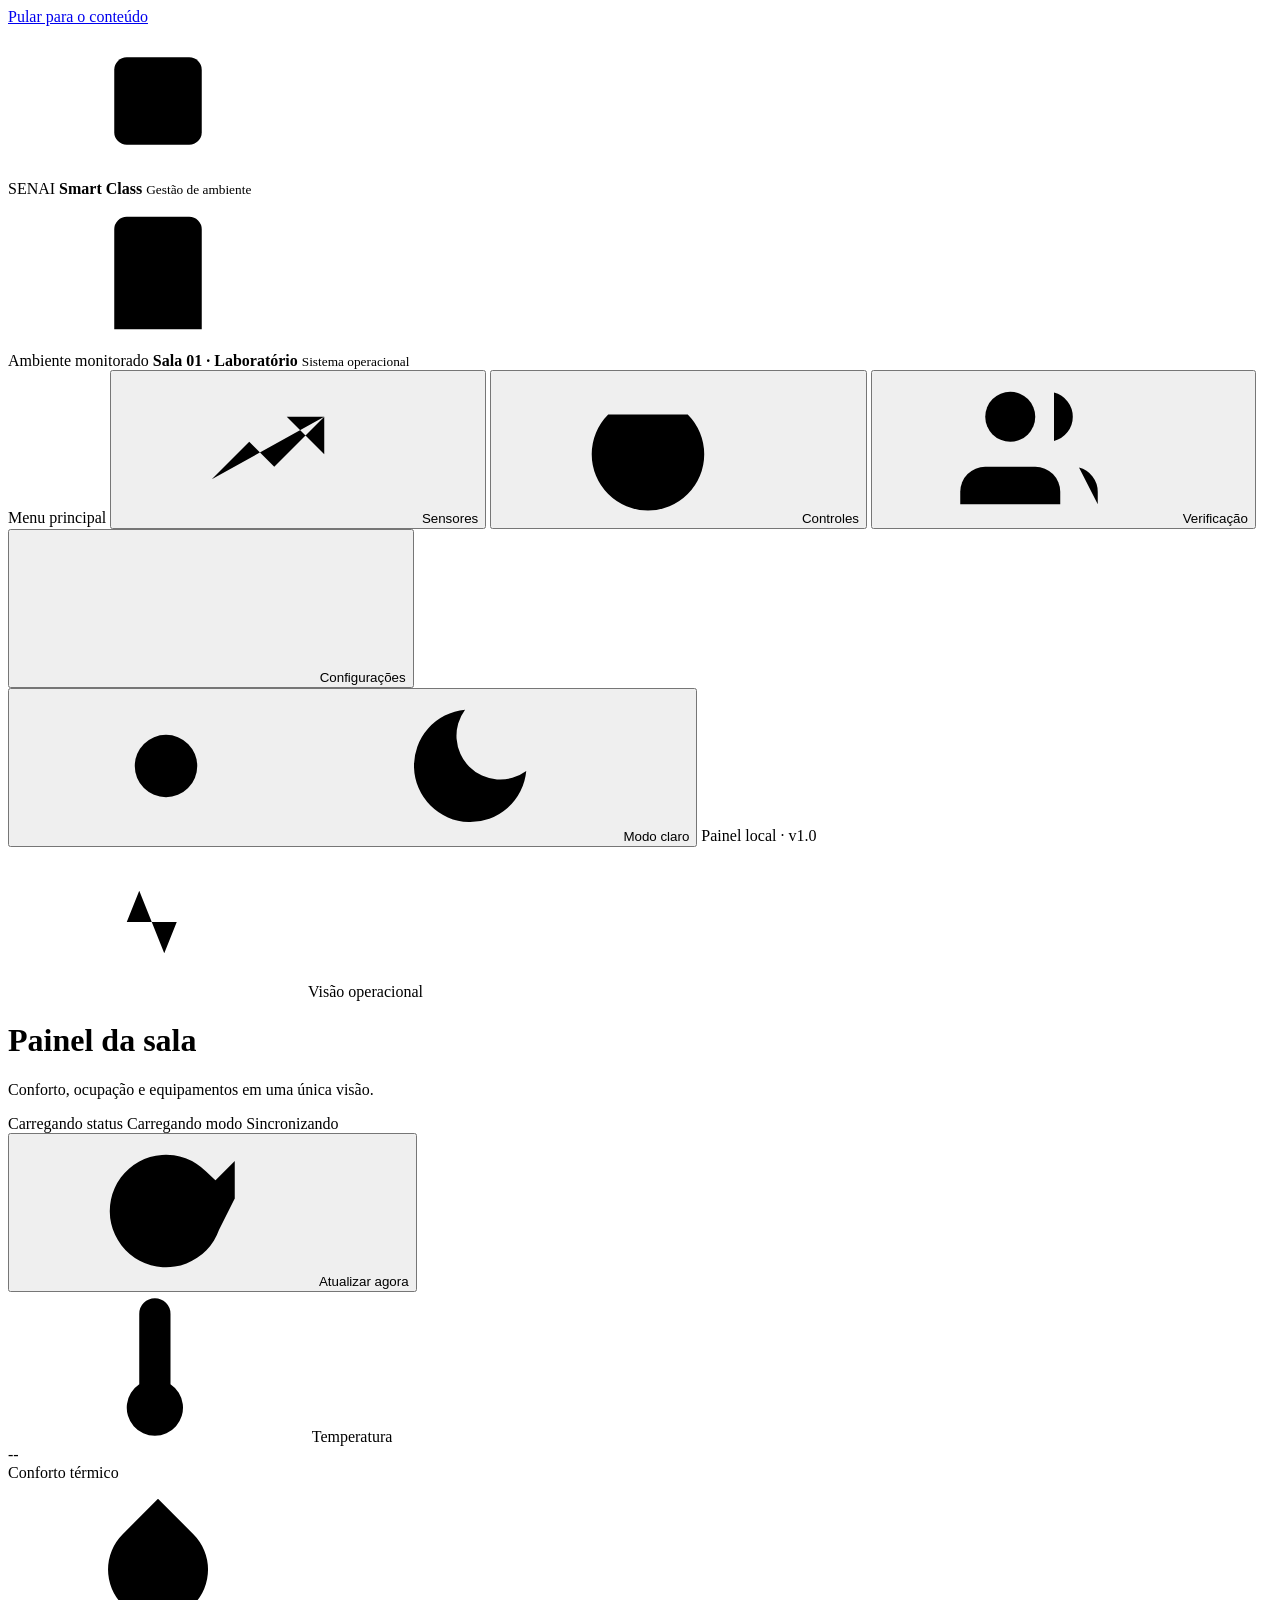
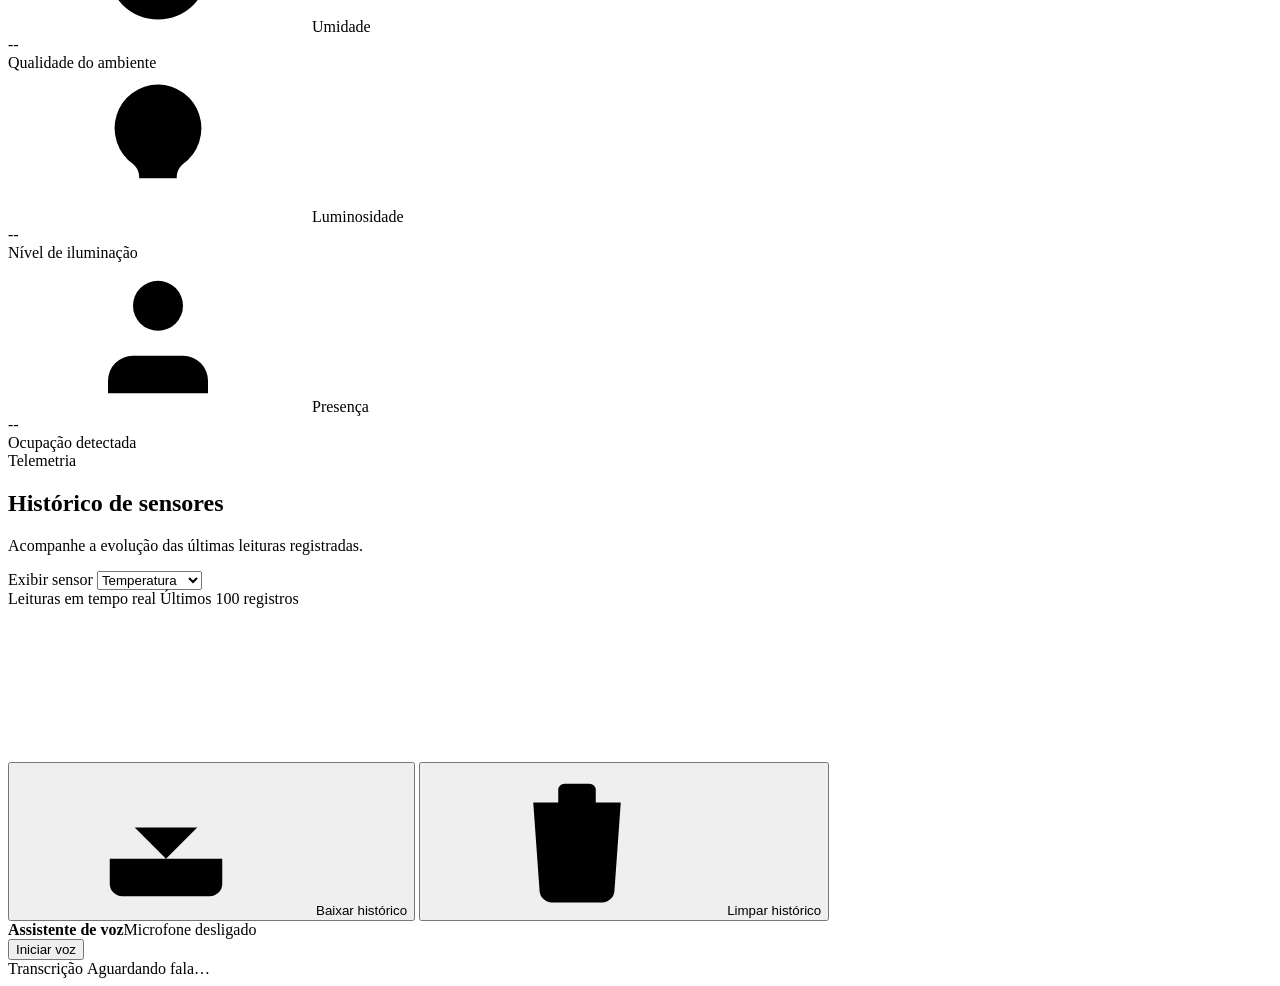
==== CORPO.html @ b570970d "Atualização da estrutura do site, versão de teste ainda" ====
<!DOCTYPE html>
<html lang="pt-BR" data-tema="escuro">

<head>
    <meta charset="UTF-8">
    <meta name="viewport" content="width=device-width, initial-scale=1">
    <meta name="color-scheme" content="dark light">
    <meta name="theme-color" content="#07111f">
    <meta name="description" content="Painel inteligente para monitoramento e controle de sala.">
    <title>SENAI Smart Class | Monitoramento Inteligente</title>
    <script>
        /* Aplica o tema salvo antes da primeira pintura para evitar oscilação visual. */
        try {
            const temaSalvo = localStorage.getItem("tema");
            document.documentElement.dataset.tema =
                temaSalvo === "claro" || temaSalvo === "escuro" ? temaSalvo : "escuro";
        } catch (erro) {
            document.documentElement.dataset.tema = "escuro";
        }
    </script>
    <link rel="stylesheet" href="visual.css">
    <script src="app.js" defer></script>
</head>

<body>
    <a class="pular-conteudo" href="#conteudo-principal">Pular para o conteúdo</a>

    <!-- Sprite local: mantém a interface rápida e independente de bibliotecas externas. -->
    <svg class="svg-sprite" width="0" height="0" aria-hidden="true" focusable="false">
        <symbol id="i-logo" viewBox="0 0 24 24">
            <rect x="5" y="5" width="14" height="14" rx="2" />
            <rect x="9" y="9" width="6" height="6" />
            <path d="M9 1v4M15 1v4M9 19v4M15 19v4M1 9h4M1 15h4M19 9h4M19 15h4" />
        </symbol>
        <symbol id="i-temp" viewBox="0 0 24 24">
            <path d="M14 14.76V3.5a2.5 2.5 0 0 0-5 0v11.26a4.5 4.5 0 1 0 5 0z" />
        </symbol>
        <symbol id="i-gota" viewBox="0 0 24 24">
            <path d="M12 2.69l5.66 5.66a8 8 0 1 1-11.31 0z" />
        </symbol>
        <symbol id="i-luz" viewBox="0 0 24 24">
            <path d="M9 18h6M10 22h4M12 2a7 7 0 0 0-4 12.7c.7.6 1 1.3 1 2.3h6c0-1 .3-1.7 1-2.3A7 7 0 0 0 12 2z" />
        </symbol>
        <symbol id="i-user" viewBox="0 0 24 24">
            <path d="M20 21v-2a4 4 0 0 0-4-4H8a4 4 0 0 0-4 4v2" />
            <circle cx="12" cy="7" r="4" />
        </symbol>
        <symbol id="i-users" viewBox="0 0 24 24">
            <path d="M17 21v-2a4 4 0 0 0-4-4H5a4 4 0 0 0-4 4v2" />
            <circle cx="9" cy="7" r="4" />
            <path d="M23 21v-2a4 4 0 0 0-3-3.87M16 3.13a4 4 0 0 1 0 7.75" />
        </symbol>
        <symbol id="i-neve" viewBox="0 0 24 24">
            <path d="M12 2v20M2 12h20M4.93 4.93l14.14 14.14M19.07 4.93 4.93 19.07" />
        </symbol>
        <symbol id="i-power" viewBox="0 0 24 24">
            <path d="M18.36 6.64a9 9 0 1 1-12.73 0M12 2v10" />
        </symbol>
        <symbol id="i-grafico" viewBox="0 0 24 24">
            <path d="M3 17l6-6 4 4 8-8M15 7h6v6" />
        </symbol>
        <symbol id="i-ajustes" viewBox="0 0 24 24">
            <path d="M4 21v-7M4 10V3M12 21v-9M12 8V3M20 21v-5M20 12V3M1 14h6M9 8h6M17 16h6" />
        </symbol>
        <symbol id="i-atualizar" viewBox="0 0 24 24">
            <path d="M23 4v6h-6" />
            <path d="M20.49 15a9 9 0 1 1-2.12-9.36L23 10" />
        </symbol>
        <symbol id="i-baixar" viewBox="0 0 24 24">
            <path d="M21 15v4a2 2 0 0 1-2 2H5a2 2 0 0 1-2-2v-4M7 10l5 5 5-5M12 15V3" />
        </symbol>
        <symbol id="i-lixo" viewBox="0 0 24 24">
            <path
                d="M3 6h18M19 6l-1 14a2 2 0 0 1-2 2H8a2 2 0 0 1-2-2L5 6M10 11v6M14 11v6M9 6V4a1 1 0 0 1 1-1h4a1 1 0 0 1 1 1v2" />
        </symbol>
        <symbol id="i-sol" viewBox="0 0 24 24">
            <circle cx="12" cy="12" r="5" />
            <path
                d="M12 1v2M12 21v2M4.2 4.2l1.4 1.4M18.4 18.4l1.4 1.4M1 12h2M21 12h2M4.2 19.8l1.4-1.4M18.4 5.6l1.4-1.4" />
        </symbol>
        <symbol id="i-lua" viewBox="0 0 24 24">
            <path d="M21 12.79A9 9 0 1 1 11.21 3 7 7 0 0 0 21 12.79z" />
        </symbol>
        <symbol id="i-sala" viewBox="0 0 24 24">
            <path d="M3 21h18M5 21V5a2 2 0 0 1 2-2h10a2 2 0 0 1 2 2v16M9 8h6M9 12h6M9 16h2" />
        </symbol>
        <symbol id="i-pulso" viewBox="0 0 24 24">
            <path d="M3 12h4l2-5 4 10 2-5h6" />
        </symbol>
    </svg>

    <div class="fundo-orb fundo-orb-um" aria-hidden="true"></div>
    <div class="fundo-orb fundo-orb-dois" aria-hidden="true"></div>

    <div class="layout">
        <aside class="sidebar" aria-label="Navegação do painel">
            <div class="marca">
                <span class="logo" aria-hidden="true">
                    <svg class="ico">
                        <use href="#i-logo" />
                    </svg>
                </span>
                <div class="marca-texto">
                    <span class="marca-instituicao">SENAI</span>
                    <strong>Smart Class</strong>
                    <small>Gestão de ambiente</small>
                </div>
            </div>

            <div class="sala-resumo">
                <span class="sala-icone" aria-hidden="true"><svg class="ico">
                        <use href="#i-sala" />
                    </svg></span>
                <div>
                    <span>Ambiente monitorado</span>
                    <strong>Sala 01 · Laboratório</strong>
                    <small><i aria-hidden="true"></i>Sistema operacional</small>
                </div>
            </div>

            <nav class="menu" aria-label="Seções do dashboard" role="tablist">
                <span class="menu-titulo">Menu principal</span>
                <button class="aba-btn ativa" id="aba-btn-sensores" data-aba="sensores" type="button" role="tab"
                    aria-selected="true" aria-controls="aba-sensores" tabindex="0">
                    <svg class="ico" aria-hidden="true">
                        <use href="#i-grafico" />
                    </svg>
                    <span>Sensores</span>
                </button>
                <button class="aba-btn" id="aba-btn-controles" data-aba="controles" type="button" role="tab"
                    aria-selected="false" aria-controls="aba-controles" tabindex="-1">
                    <svg class="ico" aria-hidden="true">
                        <use href="#i-power" />
                    </svg>
                    <span>Controles</span>
                </button>
                <button class="aba-btn" id="aba-btn-verificacao" data-aba="verificacao" type="button" role="tab"
                    aria-selected="false" aria-controls="aba-verificacao" tabindex="-1">
                    <svg class="ico" aria-hidden="true">
                        <use href="#i-users" />
                    </svg>
                    <span>Verificação</span>
                </button>
                <button class="aba-btn" id="aba-btn-config" data-aba="config" type="button" role="tab"
                    aria-selected="false" aria-controls="aba-config" tabindex="-1">
                    <svg class="ico" aria-hidden="true">
                        <use href="#i-ajustes" />
                    </svg>
                    <span>Configurações</span>
                </button>
            </nav>

            <div class="sidebar-rodape">
                <button class="btn tema-btn" id="btn-tema" type="button" aria-label="Ativar modo claro">
                    <span class="tema-icone" aria-hidden="true">
                        <svg class="ico ico-sol">
                            <use href="#i-sol" />
                        </svg>
                        <svg class="ico ico-lua">
                            <use href="#i-lua" />
                        </svg>
                    </span>
                    <span id="tema-texto">Modo claro</span>
                </button>
                <span class="versao">Painel local · v1.0</span>
            </div>
        </aside>

        <main class="conteudo" id="conteudo-principal" tabindex="-1">
            <div class="conteudo-interno">
                <header class="banner">
                    <div class="banner-identidade">
                        <span class="eyebrow"><svg class="ico" aria-hidden="true">
                                <use href="#i-pulso" />
                            </svg>Visão operacional</span>
                        <h1>Painel da sala</h1>
                        <p>Conforto, ocupação e equipamentos em uma única visão.</p>
                    </div>

                    <div class="banner-operacao">
                        <div class="pills" aria-label="Resumo operacional" aria-live="polite">
                            <span class="status" id="banner-status">Carregando status</span>
                            <span class="status" id="banner-modo">Carregando modo</span>
                            <span class="status status-hora" id="banner-hora">Sincronizando</span>
                        </div>
                        <button class="btn btn-atualizar" id="btn-atualizar" type="button">
                            <svg class="ico" aria-hidden="true">
                                <use href="#i-atualizar" />
                            </svg>
                            Atualizar agora
                        </button>
                    </div>
                </header>

                <section class="metricas" aria-label="Indicadores atuais da sala">
                    <article class="card metrica metrica-temperatura">
                        <div class="metrica-topo">
                            <span class="metrica-icone" aria-hidden="true"><svg class="ico">
                                    <use href="#i-temp" />
                                </svg></span>
                            <span class="rotulo">Temperatura</span>
                        </div>
                        <div class="valor" id="m-temp">--</div>
                        <div class="metrica-rodape">
                            <span class="delta" id="m-temp-delta"></span>
                            <span>Conforto térmico</span>
                        </div>
                    </article>

                    <article class="card metrica metrica-umidade">
                        <div class="metrica-topo">
                            <span class="metrica-icone" aria-hidden="true"><svg class="ico">
                                    <use href="#i-gota" />
                                </svg></span>
                            <span class="rotulo">Umidade</span>
                        </div>
                        <div class="valor" id="m-umid">--</div>
                        <div class="metrica-rodape"><span>Qualidade do ambiente</span></div>
                    </article>

                    <article class="card metrica metrica-luminosidade">
                        <div class="metrica-topo">
                            <span class="metrica-icone" aria-hidden="true"><svg class="ico">
                                    <use href="#i-luz" />
                                </svg></span>
                            <span class="rotulo">Luminosidade</span>
                        </div>
                        <div class="valor" id="m-lux">--</div>
                        <div class="metrica-rodape"><span>Nível de iluminação</span></div>
                    </article>

                    <article class="card metrica metrica-presenca">
                        <div class="metrica-topo">
                            <span class="metrica-icone" aria-hidden="true"><svg class="ico">
                                    <use href="#i-user" />
                                </svg></span>
                            <span class="rotulo">Presença</span>
                        </div>
                        <div class="valor valor-texto" id="m-presenca">--</div>
                        <div class="metrica-rodape"><span>Ocupação detectada</span></div>
                    </article>
                </section>

                <section class="alertas" id="alertas" aria-label="Alertas da sala" aria-live="polite"
                    aria-atomic="true"></section>

                <section class="aba painel ativa" id="aba-sensores" role="tabpanel" aria-labelledby="aba-btn-sensores">
                    <div class="painel-cabecalho">
                        <div>
                            <span class="secao-kicker">Telemetria</span>
                            <h2>Histórico de sensores</h2>
                            <p>Acompanhe a evolução das últimas leituras registradas.</p>
                        </div>
                        <label class="campo-select" for="sensor-grafico">
                            <span>Exibir sensor</span>
                            <select id="sensor-grafico">
                                <option value="temperatura">Temperatura</option>
                                <option value="umidade">Umidade</option>
                                <option value="luminosidade">Luminosidade</option>
                            </select>
                        </label>
                    </div>

                    <div class="grafico-container">
                        <div class="grafico-meta">
                            <span><i class="legenda-ponto" aria-hidden="true"></i>Leituras em tempo real</span>
                            <span>Últimos 100 registros</span>
                        </div>
                        <canvas class="grafico" id="grafico-sensor" role="img"
                            aria-label="Gráfico do histórico do sensor selecionado">Seu navegador não oferece suporte ao
                            gráfico.</canvas>
                    </div>

                    <div class="painel-acoes">
                        <button class="btn" id="btn-baixar" type="button"><svg class="ico" aria-hidden="true">
                                <use href="#i-baixar" />
                            </svg>Baixar histórico</button>
                        <button class="btn btn-secundario" id="btn-limpar" type="button"><svg class="ico"
                                aria-hidden="true">
                                <use href="#i-lixo" />
                            </svg>Limpar histórico</button>
                    </div>
                </section>

                <section class="aba painel" id="aba-controles" role="tabpanel" aria-labelledby="aba-btn-controles"
                    hidden>
                    <div class="painel-cabecalho painel-cabecalho-controles">
                        <div>
                            <span class="secao-kicker">Automação</span>
                            <h2>Controles da sala</h2>
                            <p>Gerencie os equipamentos e acompanhe as ações recentes.</p>
                        </div>
                        <div class="controles-globais">
                            <label class="switch-control" for="modo-auto">
                                <input type="checkbox" id="modo-auto">
                                <span class="switch-visual" aria-hidden="true"></span>
                                <span><strong>Modo automático</strong><small>Regras inteligentes</small></span>
                            </label>
                            <button class="btn btn-perigo" id="btn-desligar-tudo" type="button"><svg class="ico"
                                    aria-hidden="true">
                                    <use href="#i-power" />
                                </svg>Encerrar sala</button>
                        </div>
                    </div>

                    <div class="duas-colunas equipamentos-grid">
                        <article class="card equipamento-card">
                            <div class="equipamento-topo">
                                <span class="equipamento-icone equipamento-icone-ar" aria-hidden="true"><svg
                                        class="ico">
                                        <use href="#i-neve" />
                                    </svg></span>
                                <div><span>Climatização</span>
                                    <h3>Ar-condicionado</h3>
                                </div>
                            </div>
                            <p>Mantenha a temperatura ideal durante as atividades.</p>
                            <div class="equipamento-rodape">
                                <span class="pill off" id="pill-ar"></span>
                                <button class="btn" id="btn-ar" type="button">Ligar/Desligar ar</button>
                            </div>
                        </article>

                        <article class="card equipamento-card">
                            <div class="equipamento-topo">
                                <span class="equipamento-icone equipamento-icone-luz" aria-hidden="true"><svg
                                        class="ico">
                                        <use href="#i-luz" />
                                    </svg></span>
                                <div><span>Iluminação</span>
                                    <h3>Luzes da sala</h3>
                                </div>
                            </div>
                            <p>Ajuste a iluminação conforme a presença e o ambiente.</p>
                            <div class="equipamento-rodape">
                                <span class="pill off" id="pill-luz"></span>
                                <button class="btn" id="btn-luz" type="button">Ligar/Desligar luz</button>
                            </div>
                        </article>
                    </div>

                    <section class="eventos-card" aria-labelledby="eventos-titulo">
                        <div class="eventos-cabecalho">
                            <div><span class="secao-kicker">Atividade</span>
                                <h3 id="eventos-titulo">Últimos eventos</h3>
                            </div>
                            <span>Até 15 registros</span>
                        </div>
                        <div id="lista-eventos" aria-live="polite"></div>
                    </section>
                </section>

                <section class="aba painel" id="aba-verificacao" role="tabpanel" aria-labelledby="aba-btn-verificacao"
                    hidden>
                    <div class="painel-cabecalho">
                        <div>
                            <span class="secao-kicker">Ocupação</span>
                            <h2>Verificação de pessoas</h2>
                            <p>Visualize a presença atual e a movimentação registrada.</p>
                        </div>
                    </div>

                    <div class="ocupacao-grid">
                        <article class="card metrica metrica-pessoas">
                            <span class="metrica-icone" aria-hidden="true"><svg class="ico">
                                    <use href="#i-users" />
                                </svg></span>
                            <div class="rotulo">Pessoas nesta sala</div>
                            <div class="valor" id="m-pessoas">--</div>
                            <div class="delta" id="m-pessoas-delta"></div>
                            <p>Contagem simulada da ocupação atual.</p>
                        </article>
                        <div class="grafico-container grafico-container-ocupacao">
                            <div class="grafico-meta">
                                <span><i class="legenda-ponto legenda-ponto-secundario" aria-hidden="true"></i>Variação
                                    de ocupação</span>
                                <span>Tempo real</span>
                            </div>
                            <canvas class="grafico" id="grafico-pessoas" role="img"
                                aria-label="Gráfico do histórico de ocupação">Seu navegador não oferece suporte ao
                                gráfico.</canvas>
                        </div>
                    </div>
                </section>

                <section class="aba painel" id="aba-config" role="tabpanel" aria-labelledby="aba-btn-config" hidden>
                    <div class="painel-cabecalho">
                        <div>
                            <span class="secao-kicker">Preferências</span>
                            <h2>Configurações</h2>
                            <p>Defina os limites usados pela automação da sala.</p>
                        </div>
                    </div>

                    <div class="config-grid">
                        <div class="config-item">
                            <div class="config-item-cabecalho">
                                <div><span>Climatização</span><label for="temp-alta">Temperatura para ligar o ar</label>
                                </div>
                                <output for="temp-alta"><b id="temp-alta-valor">28</b> °C</output>
                            </div>
                            <input type="range" id="temp-alta" min="20" max="32" value="28">
                            <div class="range-limites"><span>20 °C</span><span>32 °C</span></div>
                        </div>

                        <div class="config-item">
                            <div class="config-item-cabecalho">
                                <div><span>Iluminação</span><label for="lux-baixa">Luminosidade para ligar a luz</label>
                                </div>
                                <output for="lux-baixa"><b id="lux-baixa-valor">40</b>%</output>
                            </div>
                            <input type="range" id="lux-baixa" min="10" max="80" value="40">
                            <div class="range-limites"><span>10%</span><span>80%</span></div>
                        </div>

                        <div class="config-item config-item-atualizacao">
                            <label class="switch-control switch-control-largo" for="auto-refresh">
                                <input type="checkbox" id="auto-refresh">
                                <span class="switch-visual" aria-hidden="true"></span>
                                <span><strong>Atualização automática</strong><small>Renovar as leituras
                                        periodicamente</small></span>
                            </label>
                            <div class="intervalo-config">
                                <div class="config-item-cabecalho">
                                    <label for="intervalo">Intervalo entre leituras</label>
                                    <output for="intervalo"><b id="intervalo-valor">5</b> s</output>
                                </div>
                                <input type="range" id="intervalo" min="2" max="30" value="5" disabled>
                                <div class="range-limites"><span>2 s</span><span>30 s</span></div>
                            </div>
                        </div>
                    </div>
                </section>
            </div>
        </main>
    </div>

    <section id="voz-widget" class="voz-widget" aria-label="Comando de voz">
        <div class="voz-cabecalho">
            <span id="voz-indicador" class="voz-indicador" aria-hidden="true"></span>
            <div class="voz-identidade"><strong>Assistente de voz</strong><span id="voz-status"
                    aria-live="polite">Microfone desligado</span></div>
            <button id="btn-voz" type="button" aria-pressed="false">Iniciar voz</button>
        </div>
        <div class="voz-transcricao">
            <span>Transcrição</span>
            <output id="voz-texto" aria-live="polite">Aguardando fala…</output>
        </div>
    </section>
</body>

</html>
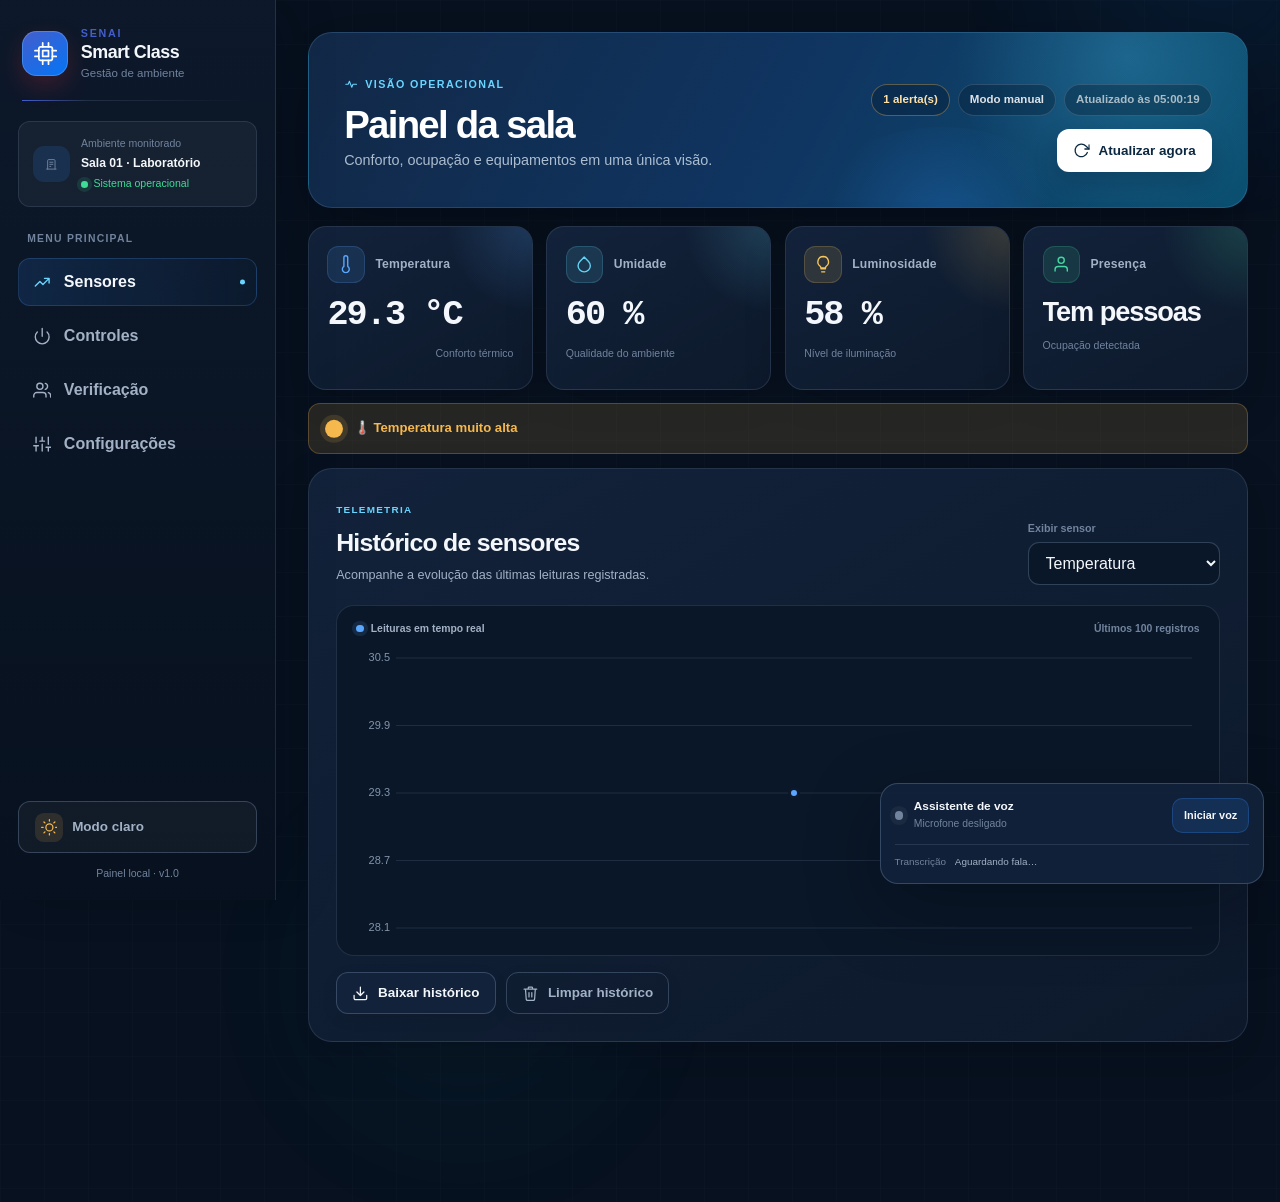
==== commit 725883c7: "Corrige caminhos CSS e JavaScript no dashboard principal" ====
--- a/CORPO.html
+++ b/CORPO.html
@@ -18,8 +18,8 @@
             document.documentElement.dataset.tema = "escuro";
         }
     </script>
-    <link rel="stylesheet" href="visual.css">
-    <script src="app.js" defer></script>
+    <link rel="stylesheet" href="VISUAL.css">
+    <script src="APP.js" defer></script>
 </head>
 
 <body>
--- a/VISUAL.css
+++ b/VISUAL.css
@@ -0,0 +1,1978 @@
+/* ================================================================
+   SENAI SMART CLASS — SISTEMA VISUAL
+   Interface operacional responsiva, sem dependências externas.
+   ================================================================ */
+
+:root {
+    color-scheme: dark;
+    --fonte-interface: Inter, ui-sans-serif, -apple-system, BlinkMacSystemFont, "Segoe UI", sans-serif;
+    --fonte-numeros: "SFMono-Regular", "Cascadia Code", Consolas, monospace;
+
+    --fundo: #07111f;
+    --fundo-secundario: #0a1525;
+    --superficie: #0d192b;
+    --superficie-elevada: #12223a;
+    --superficie-hover: #172a45;
+    --superficie-suave: rgba(255, 255, 255, 0.045);
+    --superficie-input: #0a1728;
+    --borda: rgba(148, 175, 211, 0.16);
+    --borda-forte: rgba(148, 175, 211, 0.28);
+
+    --texto: #f4f7fb;
+    --texto-secundario: #a2b1c5;
+    --texto-suave: #71839d;
+    --texto-inverso: #06101d;
+
+    --marca: #328cff;
+    --marca-forte: #1672e8;
+    --marca-suave: rgba(50, 140, 255, 0.14);
+    --marca-brilho: #69d5ff;
+    --senai: #4762d6f1;
+    --sucesso: #3ddc97;
+    --sucesso-suave: rgba(61, 220, 151, 0.12);
+    --aviso: #f6b94e;
+    --aviso-suave: rgba(246, 185, 78, 0.13);
+    --perigo: #ff6678;
+    --perigo-suave: rgba(255, 102, 120, 0.12);
+
+    --banner: linear-gradient(118deg, #122847 0%, #0f3561 52%, #0b5071 100%);
+    --sidebar: linear-gradient(180deg, rgba(13, 25, 43, 0.98), rgba(7, 17, 31, 0.99));
+    --sombra-card: 0 16px 42px rgba(0, 5, 15, 0.2);
+    --sombra-elevada: 0 24px 70px rgba(0, 5, 15, 0.34);
+    --anel-foco: 0 0 0 3px rgba(105, 213, 255, 0.3);
+
+    --chart-grid: rgba(148, 175, 211, 0.15);
+    --chart-label: #8395ad;
+    --chart-temperatura: #5aa7ff;
+    --chart-umidade: #62d3f5;
+    --chart-luminosidade: #f6c65b;
+    --chart-pessoas: #45d6a2;
+
+    --raio-xs: 8px;
+    --raio-sm: 12px;
+    --raio-md: 18px;
+    --raio-lg: 24px;
+    --sidebar-largura: 276px;
+    --conteudo-maximo: 1480px;
+    --transicao: 180ms cubic-bezier(0.2, 0.75, 0.25, 1);
+}
+
+:root[data-tema="claro"] {
+    color-scheme: light;
+    --fundo: #eef3f8;
+    --fundo-secundario: #e8eef5;
+    --superficie: #ffffff;
+    --superficie-elevada: #ffffff;
+    --superficie-hover: #f3f7fb;
+    --superficie-suave: rgba(21, 64, 111, 0.045);
+    --superficie-input: #f7f9fc;
+    --borda: rgba(39, 72, 108, 0.12);
+    --borda-forte: rgba(39, 72, 108, 0.22);
+
+    --texto: #132238;
+    --texto-secundario: #51647c;
+    --texto-suave: #7a8da4;
+    --texto-inverso: #ffffff;
+
+    --marca: #116dcc;
+    --marca-forte: #075cad;
+    --marca-suave: rgba(17, 109, 204, 0.1);
+    --marca-brilho: #1685e8;
+    --senai: #0732f0;
+    --sucesso: #168861;
+    --sucesso-suave: rgba(22, 136, 97, 0.1);
+    --aviso: #b46e0c;
+    --aviso-suave: rgba(180, 110, 12, 0.1);
+    --perigo: #c7354a;
+    --perigo-suave: rgba(199, 53, 74, 0.1);
+
+    --banner: linear-gradient(118deg, #14345c 0%, #155281 56%, #126985 100%);
+    --sidebar: linear-gradient(180deg, rgba(255, 255, 255, 0.99), rgba(244, 248, 252, 0.99));
+    --sombra-card: 0 12px 34px rgba(23, 48, 75, 0.07);
+    --sombra-elevada: 0 24px 60px rgba(23, 48, 75, 0.14);
+    --anel-foco: 0 0 0 3px rgba(17, 109, 204, 0.2);
+
+    --chart-grid: rgba(39, 72, 108, 0.12);
+    --chart-label: #647990;
+    --chart-temperatura: #116dcc;
+    --chart-umidade: #0891b2;
+    --chart-luminosidade: #b7790b;
+    --chart-pessoas: #168861;
+}
+
+/* ===== RESET E BASE ===== */
+
+*,
+*::before,
+*::after {
+    box-sizing: border-box;
+}
+
+html {
+    min-width: 320px;
+    scroll-behavior: smooth;
+}
+
+body {
+    min-width: 320px;
+    min-height: 100vh;
+    margin: 0;
+    overflow-x: hidden;
+    color: var(--texto);
+    background:
+        linear-gradient(rgba(255, 255, 255, 0.012) 1px, transparent 1px),
+        linear-gradient(90deg, rgba(255, 255, 255, 0.012) 1px, transparent 1px),
+        var(--fundo);
+    background-size: 44px 44px, 44px 44px, auto;
+    font-family: var(--fonte-interface);
+    font-size: 16px;
+    line-height: 1.5;
+    text-rendering: optimizeLegibility;
+    -webkit-font-smoothing: antialiased;
+}
+
+button,
+input,
+select {
+    font: inherit;
+}
+
+button,
+select,
+input[type="checkbox"],
+input[type="range"] {
+    cursor: pointer;
+}
+
+button:focus-visible,
+select:focus-visible,
+input:focus-visible,
+a:focus-visible,
+[tabindex]:focus-visible {
+    outline: 2px solid var(--marca-brilho);
+    outline-offset: 3px;
+    box-shadow: var(--anel-foco);
+}
+
+button:disabled,
+input:disabled {
+    cursor: not-allowed;
+}
+
+[hidden] {
+    display: none !important;
+}
+
+::selection {
+    color: #ffffff;
+    background: var(--marca-forte);
+}
+
+::-webkit-scrollbar {
+    width: 10px;
+    height: 10px;
+}
+
+::-webkit-scrollbar-track {
+    background: transparent;
+}
+
+::-webkit-scrollbar-thumb {
+    background: var(--borda-forte);
+    border: 3px solid transparent;
+    border-radius: 999px;
+    background-clip: padding-box;
+}
+
+.svg-sprite {
+    position: absolute;
+    overflow: hidden;
+}
+
+.ico {
+    width: 1.2em;
+    height: 1.2em;
+    flex: 0 0 auto;
+    fill: none;
+    stroke: currentColor;
+    stroke-width: 1.8;
+    stroke-linecap: round;
+    stroke-linejoin: round;
+    vertical-align: -0.18em;
+}
+
+.pular-conteudo {
+    position: fixed;
+    top: 0.75rem;
+    left: 0.75rem;
+    z-index: 10000;
+    padding: 0.7rem 1rem;
+    color: #ffffff;
+    background: var(--marca-forte);
+    border-radius: var(--raio-sm);
+    font-weight: 750;
+    text-decoration: none;
+    transform: translateY(-160%);
+    transition: transform var(--transicao);
+}
+
+.pular-conteudo:focus {
+    transform: translateY(0);
+}
+
+.fundo-orb {
+    position: fixed;
+    z-index: -1;
+    width: 34rem;
+    height: 34rem;
+    pointer-events: none;
+    border-radius: 50%;
+    filter: blur(2px);
+    opacity: 0.38;
+}
+
+.fundo-orb-um {
+    top: -19rem;
+    right: -13rem;
+    background: radial-gradient(circle, rgba(27, 132, 235, 0.24), transparent 67%);
+}
+
+.fundo-orb-dois {
+    bottom: -22rem;
+    left: 12rem;
+    background: radial-gradient(circle, rgba(36, 198, 203, 0.13), transparent 68%);
+}
+
+/* ===== ESTRUTURA PRINCIPAL ===== */
+
+.layout {
+    display: grid;
+    grid-template-columns: var(--sidebar-largura) minmax(0, 1fr);
+    min-height: 100vh;
+}
+
+.sidebar {
+    position: sticky;
+    top: 0;
+    z-index: 50;
+    display: flex;
+    flex-direction: column;
+    width: var(--sidebar-largura);
+    height: 100vh;
+    min-height: 0;
+    padding: 1.5rem 1.15rem 1.15rem;
+    overflow-y: auto;
+    background: var(--sidebar);
+    border-right: 1px solid var(--borda);
+    box-shadow: 18px 0 45px rgba(0, 5, 15, 0.1);
+}
+
+.conteudo {
+    min-width: 0;
+    padding: clamp(1.25rem, 2.5vw, 2.4rem);
+    padding-bottom: 10rem;
+}
+
+.conteudo-interno {
+    width: min(100%, var(--conteudo-maximo));
+    margin: 0 auto;
+}
+
+/* ===== IDENTIDADE E NAVEGAÇÃO ===== */
+
+.marca {
+    position: relative;
+    display: flex;
+    align-items: center;
+    gap: 0.8rem;
+    padding: 0.2rem 0.25rem 1.35rem;
+}
+
+.marca::after {
+    position: absolute;
+    right: 0.25rem;
+    bottom: 0;
+    left: 0.25rem;
+    height: 1px;
+    content: "";
+    background: linear-gradient(90deg, var(--senai), var(--borda) 28%, transparent);
+}
+
+.logo {
+    position: relative;
+    display: grid;
+    width: 2.85rem;
+    height: 2.85rem;
+    flex: 0 0 auto;
+    place-items: center;
+    color: #ffffff;
+    background: linear-gradient(145deg, var(--senai), #0575f5);
+    border: 1px solid rgba(255, 255, 255, 0.18);
+    border-radius: 0.9rem;
+    box-shadow: 0 10px 24px rgba(239, 51, 64, 0.2);
+}
+
+.logo .ico {
+    width: 1.45rem;
+    height: 1.45rem;
+}
+
+.marca-texto {
+    display: grid;
+    line-height: 1.15;
+}
+
+.marca-instituicao {
+    margin-bottom: 0.15rem;
+    color: var(--senai);
+    font-size: 0.67rem;
+    font-weight: 850;
+    letter-spacing: 0.16em;
+}
+
+.marca-texto strong {
+    color: var(--texto);
+    font-size: 1.12rem;
+    font-weight: 780;
+    letter-spacing: -0.025em;
+}
+
+.marca-texto small {
+    margin-top: 0.25rem;
+    color: var(--texto-suave);
+    font-size: 0.72rem;
+}
+
+.sala-resumo {
+    display: flex;
+    align-items: center;
+    gap: 0.7rem;
+    margin: 1.25rem 0 1.5rem;
+    padding: 0.85rem;
+    background: var(--superficie-suave);
+    border: 1px solid var(--borda);
+    border-radius: var(--raio-sm);
+}
+
+.sala-icone {
+    display: grid;
+    width: 2.3rem;
+    height: 2.3rem;
+    flex: 0 0 auto;
+    place-items: center;
+    color: var(--marca-brilho);
+    background: var(--marca-suave);
+    border-radius: 0.7rem;
+}
+
+.sala-resumo>div {
+    display: grid;
+    min-width: 0;
+}
+
+.sala-resumo span,
+.sala-resumo small {
+    color: var(--texto-suave);
+    font-size: 0.66rem;
+}
+
+.sala-resumo strong {
+    overflow: hidden;
+    margin: 0.12rem 0 0.28rem;
+    color: var(--texto);
+    font-size: 0.76rem;
+    font-weight: 700;
+    text-overflow: ellipsis;
+    white-space: nowrap;
+}
+
+.sala-resumo small {
+    display: flex;
+    align-items: center;
+    gap: 0.36rem;
+    color: var(--sucesso);
+}
+
+.sala-resumo small i {
+    width: 0.42rem;
+    height: 0.42rem;
+    background: currentColor;
+    border-radius: 50%;
+    box-shadow: 0 0 0 4px var(--sucesso-suave);
+}
+
+.menu {
+    display: flex;
+    flex-direction: column;
+    gap: 0.35rem;
+}
+
+.menu-titulo {
+    margin: 0 0.55rem 0.35rem;
+    color: var(--texto-suave);
+    font-size: 0.65rem;
+    font-weight: 780;
+    letter-spacing: 0.12em;
+    text-transform: uppercase;
+}
+
+.aba-btn {
+    position: relative;
+    display: flex;
+    width: 100%;
+    min-height: 2.95rem;
+    align-items: center;
+    gap: 0.78rem;
+    padding: 0.7rem 0.85rem;
+    color: var(--texto-secundario);
+    background: transparent;
+    border: 1px solid transparent;
+    border-radius: var(--raio-sm);
+    font-weight: 650;
+    text-align: left;
+    transition:
+        color var(--transicao),
+        background var(--transicao),
+        border-color var(--transicao),
+        transform var(--transicao);
+}
+
+.aba-btn::after {
+    position: absolute;
+    top: 50%;
+    right: 0.65rem;
+    width: 0.3rem;
+    height: 0.3rem;
+    content: "";
+    background: var(--marca-brilho);
+    border-radius: 50%;
+    opacity: 0;
+    transform: translateY(-50%) scale(0.4);
+    transition: opacity var(--transicao), transform var(--transicao);
+}
+
+.aba-btn .ico {
+    width: 1.15rem;
+    height: 1.15rem;
+    transition: transform var(--transicao);
+}
+
+.aba-btn.ativa {
+    color: var(--texto);
+    background: linear-gradient(90deg, var(--marca-suave), transparent 130%);
+    border-color: rgba(77, 157, 246, 0.22);
+}
+
+.aba-btn.ativa::after {
+    opacity: 1;
+    transform: translateY(-50%) scale(1);
+}
+
+.aba-btn.ativa .ico {
+    color: var(--marca-brilho);
+}
+
+.sidebar-rodape {
+    display: grid;
+    gap: 0.8rem;
+    margin-top: auto;
+    padding-top: 1.5rem;
+}
+
+.versao {
+    color: var(--texto-suave);
+    font-size: 0.66rem;
+    text-align: center;
+}
+
+/* ===== BOTÕES E FORMULÁRIOS ===== */
+
+.btn {
+    display: inline-flex;
+    min-height: 2.65rem;
+    align-items: center;
+    justify-content: center;
+    gap: 0.55rem;
+    padding: 0.65rem 0.95rem;
+    color: var(--texto);
+    background: var(--superficie-elevada);
+    border: 1px solid var(--borda-forte);
+    border-radius: 0.75rem;
+    font-size: 0.84rem;
+    font-weight: 720;
+    line-height: 1.2;
+    text-decoration: none;
+    box-shadow: 0 5px 16px rgba(0, 6, 18, 0.08);
+    transition:
+        color var(--transicao),
+        background var(--transicao),
+        border-color var(--transicao),
+        box-shadow var(--transicao),
+        transform var(--transicao);
+}
+
+.btn .ico {
+    width: 1.05rem;
+    height: 1.05rem;
+}
+
+.btn:active:not(:disabled) {
+    transform: translateY(1px);
+}
+
+.btn:disabled {
+    opacity: 0.46;
+    filter: saturate(0.5);
+}
+
+.btn-secundario {
+    color: var(--texto-secundario);
+    background: transparent;
+}
+
+.btn-perigo {
+    color: var(--perigo);
+    background: var(--perigo-suave);
+    border-color: color-mix(in srgb, var(--perigo) 34%, transparent);
+    box-shadow: none;
+}
+
+.tema-btn {
+    width: 100%;
+    justify-content: flex-start;
+    color: var(--texto-secundario);
+    background: var(--superficie-suave);
+    box-shadow: none;
+}
+
+.tema-icone {
+    display: grid;
+    width: 1.8rem;
+    height: 1.8rem;
+    place-items: center;
+    color: var(--aviso);
+    background: var(--aviso-suave);
+    border-radius: 0.55rem;
+}
+
+:root[data-tema="claro"] .ico-sol,
+:root[data-tema="escuro"] .ico-lua {
+    display: none;
+}
+
+select {
+    min-height: 2.65rem;
+    padding: 0.55rem 2.2rem 0.55rem 0.8rem;
+    color: var(--texto);
+    background-color: var(--superficie-input);
+    border: 1px solid var(--borda-forte);
+    border-radius: 0.7rem;
+}
+
+select option {
+    color: var(--texto);
+    background: var(--superficie);
+}
+
+input[type="range"] {
+    width: 100%;
+    height: 0.35rem;
+    margin: 0.9rem 0 0.25rem;
+    appearance: none;
+    background: linear-gradient(90deg, var(--marca), var(--marca-brilho));
+    border-radius: 999px;
+    accent-color: var(--marca);
+}
+
+input[type="range"]::-webkit-slider-thumb {
+    width: 1.15rem;
+    height: 1.15rem;
+    appearance: none;
+    background: var(--texto);
+    border: 3px solid var(--marca);
+    border-radius: 50%;
+    box-shadow: 0 3px 10px rgba(0, 7, 18, 0.28);
+}
+
+input[type="range"]::-moz-range-thumb {
+    width: 0.9rem;
+    height: 0.9rem;
+    background: var(--texto);
+    border: 3px solid var(--marca);
+    border-radius: 50%;
+    box-shadow: 0 3px 10px rgba(0, 7, 18, 0.28);
+}
+
+input[type="range"]:disabled {
+    opacity: 0.35;
+    filter: saturate(0);
+}
+
+.switch-control {
+    display: inline-flex;
+    min-width: 0;
+    align-items: center;
+    gap: 0.65rem;
+    color: var(--texto);
+    cursor: pointer;
+}
+
+.switch-control input {
+    position: absolute;
+    width: 1px;
+    height: 1px;
+    margin: -1px;
+    overflow: hidden;
+    clip: rect(0 0 0 0);
+    clip-path: inset(50%);
+}
+
+.switch-visual {
+    position: relative;
+    width: 2.7rem;
+    height: 1.5rem;
+    flex: 0 0 auto;
+    background: var(--borda-forte);
+    border: 1px solid var(--borda-forte);
+    border-radius: 999px;
+    transition: background var(--transicao), border-color var(--transicao);
+}
+
+.switch-visual::after {
+    position: absolute;
+    top: 0.2rem;
+    left: 0.2rem;
+    width: 1rem;
+    height: 1rem;
+    content: "";
+    background: var(--texto-secundario);
+    border-radius: 50%;
+    box-shadow: 0 2px 5px rgba(0, 5, 15, 0.25);
+    transition: background var(--transicao), transform var(--transicao);
+}
+
+.switch-control input:checked+.switch-visual {
+    background: var(--marca);
+    border-color: var(--marca);
+}
+
+.switch-control input:checked+.switch-visual::after {
+    background: #ffffff;
+    transform: translateX(1.18rem);
+}
+
+.switch-control input:focus-visible+.switch-visual {
+    outline: 2px solid var(--marca-brilho);
+    outline-offset: 3px;
+    box-shadow: var(--anel-foco);
+}
+
+.switch-control>span:last-child {
+    display: grid;
+    min-width: 0;
+}
+
+.switch-control strong {
+    font-size: 0.82rem;
+}
+
+.switch-control small {
+    color: var(--texto-suave);
+    font-size: 0.68rem;
+}
+
+/* ===== CABEÇALHO OPERACIONAL ===== */
+
+.banner {
+    position: relative;
+    display: flex;
+    min-height: 11rem;
+    align-items: flex-end;
+    justify-content: space-between;
+    gap: 2rem;
+    overflow: hidden;
+    margin-bottom: 1.15rem;
+    padding: clamp(1.5rem, 3vw, 2.2rem);
+    color: #ffffff;
+    background: var(--banner);
+    border: 1px solid rgba(148, 209, 255, 0.16);
+    border-radius: var(--raio-lg);
+    box-shadow: var(--sombra-elevada);
+}
+
+.banner::before,
+.banner::after {
+    position: absolute;
+    content: "";
+    pointer-events: none;
+    border-radius: 50%;
+}
+
+.banner::before {
+    top: -10rem;
+    right: -4rem;
+    width: 23rem;
+    height: 23rem;
+    background: radial-gradient(circle, rgba(84, 208, 255, 0.23), transparent 66%);
+}
+
+.banner::after {
+    right: 18%;
+    bottom: -7rem;
+    width: 17rem;
+    height: 12rem;
+    background: radial-gradient(circle, rgba(50, 140, 255, 0.22), transparent 68%);
+}
+
+.banner-identidade,
+.banner-operacao {
+    position: relative;
+    z-index: 1;
+}
+
+.eyebrow,
+.secao-kicker {
+    display: inline-flex;
+    align-items: center;
+    gap: 0.42rem;
+    color: var(--marca-brilho);
+    font-size: 0.67rem;
+    font-weight: 820;
+    letter-spacing: 0.13em;
+    text-transform: uppercase;
+}
+
+.eyebrow .ico {
+    width: 0.9rem;
+    height: 0.9rem;
+}
+
+.banner h1 {
+    margin: 0.45rem 0 0.3rem;
+    font-size: clamp(1.75rem, 3vw, 2.65rem);
+    font-weight: 790;
+    letter-spacing: -0.045em;
+    line-height: 1.05;
+}
+
+.banner p {
+    max-width: 34rem;
+    margin: 0;
+    color: rgba(233, 244, 255, 0.72);
+    font-size: 0.9rem;
+}
+
+.banner-operacao {
+    display: flex;
+    max-width: 39rem;
+    align-items: flex-end;
+    flex-direction: column;
+    gap: 0.85rem;
+}
+
+.pills {
+    display: flex;
+    flex-wrap: wrap;
+    justify-content: flex-end;
+    gap: 0.48rem;
+}
+
+.status {
+    display: inline-flex;
+    min-height: 2rem;
+    align-items: center;
+    padding: 0.38rem 0.7rem;
+    color: rgba(255, 255, 255, 0.86);
+    background: rgba(4, 18, 35, 0.3);
+    border: 1px solid rgba(255, 255, 255, 0.14);
+    border-radius: 999px;
+    font-size: 0.72rem;
+    font-weight: 650;
+    backdrop-filter: blur(7px);
+}
+
+.status.status-ok {
+    color: #baf9dd;
+    border-color: rgba(92, 231, 167, 0.28);
+}
+
+.status.status-alerta {
+    color: #ffe1a7;
+    border-color: rgba(246, 185, 78, 0.35);
+}
+
+.status.status-auto {
+    color: #b7e8ff;
+    border-color: rgba(105, 213, 255, 0.3);
+}
+
+.status-hora {
+    color: rgba(255, 255, 255, 0.64);
+}
+
+.btn-atualizar {
+    color: #0b2841;
+    background: #ffffff;
+    border-color: rgba(255, 255, 255, 0.72);
+    box-shadow: 0 10px 25px rgba(0, 12, 30, 0.2);
+}
+
+/* ===== MÉTRICAS ===== */
+
+.metricas {
+    display: grid;
+    grid-template-columns: repeat(4, minmax(0, 1fr));
+    gap: 0.85rem;
+    margin-bottom: 0.85rem;
+}
+
+.card,
+.painel,
+.eventos-card,
+.grafico-container,
+.config-item {
+    background: linear-gradient(150deg, var(--superficie-elevada), var(--superficie));
+    border: 1px solid var(--borda);
+    box-shadow: var(--sombra-card);
+}
+
+.card {
+    border-radius: var(--raio-md);
+}
+
+.metrica {
+    position: relative;
+    min-width: 0;
+    min-height: 10.2rem;
+    overflow: hidden;
+    padding: 1.15rem;
+    transition: border-color var(--transicao), box-shadow var(--transicao), transform var(--transicao);
+}
+
+.metrica::after {
+    position: absolute;
+    top: 0;
+    right: 0;
+    width: 5.5rem;
+    height: 5.5rem;
+    content: "";
+    background: radial-gradient(circle at top right, var(--metrica-cor-suave), transparent 68%);
+    pointer-events: none;
+}
+
+.metrica-temperatura {
+    --metrica-cor: #5aa7ff;
+    --metrica-cor-suave: rgba(90, 167, 255, 0.2);
+}
+
+.metrica-umidade {
+    --metrica-cor: #62d3f5;
+    --metrica-cor-suave: rgba(98, 211, 245, 0.18);
+}
+
+.metrica-luminosidade {
+    --metrica-cor: #f6c65b;
+    --metrica-cor-suave: rgba(246, 198, 91, 0.18);
+}
+
+.metrica-presenca,
+.metrica-pessoas {
+    --metrica-cor: #45d6a2;
+    --metrica-cor-suave: rgba(69, 214, 162, 0.18);
+}
+
+.metrica-topo {
+    display: flex;
+    align-items: center;
+    gap: 0.65rem;
+}
+
+.metrica-icone {
+    display: grid;
+    width: 2.35rem;
+    height: 2.35rem;
+    flex: 0 0 auto;
+    place-items: center;
+    color: var(--metrica-cor, var(--marca-brilho));
+    background: color-mix(in srgb, var(--metrica-cor, var(--marca)) 13%, transparent);
+    border: 1px solid color-mix(in srgb, var(--metrica-cor, var(--marca)) 19%, transparent);
+    border-radius: 0.72rem;
+}
+
+.metrica-icone .ico {
+    width: 1.15rem;
+    height: 1.15rem;
+}
+
+.rotulo {
+    color: var(--texto-secundario);
+    font-size: 0.76rem;
+    font-weight: 680;
+    letter-spacing: 0.015em;
+}
+
+.valor {
+    overflow: hidden;
+    margin: 0.9rem 0 0.7rem;
+    color: var(--texto);
+    font-family: var(--fonte-numeros);
+    font-size: clamp(1.7rem, 3vw, 2.2rem);
+    font-weight: 720;
+    letter-spacing: -0.055em;
+    line-height: 1;
+    text-overflow: ellipsis;
+    white-space: nowrap;
+}
+
+.valor-texto {
+    font-family: var(--fonte-interface);
+    font-size: clamp(1.25rem, 2.2vw, 1.7rem);
+    letter-spacing: -0.04em;
+}
+
+.metrica-rodape {
+    display: flex;
+    min-height: 1.2rem;
+    align-items: center;
+    justify-content: space-between;
+    gap: 0.55rem;
+    color: var(--texto-suave);
+    font-size: 0.66rem;
+}
+
+.delta {
+    min-height: 1em;
+    color: var(--texto-suave);
+    font-size: 0.7rem;
+    font-weight: 760;
+}
+
+.delta.bom {
+    color: var(--sucesso);
+}
+
+.delta.ruim {
+    color: var(--perigo);
+}
+
+.delta.neutro {
+    color: var(--texto-suave);
+}
+
+/* ===== ALERTAS ===== */
+
+.alertas {
+    display: grid;
+    gap: 0.55rem;
+    margin-bottom: 0.85rem;
+}
+
+.alerta {
+    position: relative;
+    min-height: 3.2rem;
+    padding: 0.85rem 1rem 0.85rem 2.8rem;
+    border: 1px solid;
+    border-radius: var(--raio-sm);
+    font-size: 0.82rem;
+    font-weight: 620;
+}
+
+.alerta::before {
+    position: absolute;
+    top: 50%;
+    left: 1rem;
+    display: grid;
+    width: 1.15rem;
+    height: 1.15rem;
+    content: "";
+    place-items: center;
+    border-radius: 50%;
+    transform: translateY(-50%);
+}
+
+.alerta.ok {
+    color: var(--sucesso);
+    background: var(--sucesso-suave);
+    border-color: color-mix(in srgb, var(--sucesso) 24%, transparent);
+}
+
+.alerta.ok::before {
+    background: var(--sucesso);
+    box-shadow: 0 0 0 5px var(--sucesso-suave);
+}
+
+.alerta.aviso {
+    color: var(--aviso);
+    background: var(--aviso-suave);
+    border-color: color-mix(in srgb, var(--aviso) 25%, transparent);
+}
+
+.alerta.aviso::before {
+    background: var(--aviso);
+    box-shadow: 0 0 0 5px var(--aviso-suave);
+}
+
+/* ===== PAINÉIS E GRÁFICOS ===== */
+
+.aba {
+    display: none;
+}
+
+.aba.ativa {
+    display: block;
+    animation: painel-entrada 300ms cubic-bezier(0.2, 0.75, 0.25, 1) both;
+}
+
+.painel {
+    padding: clamp(1.15rem, 2.5vw, 1.7rem);
+    border-radius: var(--raio-lg);
+}
+
+.painel-cabecalho {
+    display: flex;
+    align-items: flex-end;
+    justify-content: space-between;
+    gap: 1.25rem;
+    margin-bottom: 1.25rem;
+}
+
+.painel h2,
+.painel h3 {
+    margin: 0;
+    color: var(--texto);
+    letter-spacing: -0.03em;
+}
+
+.painel h2 {
+    margin-top: 0.22rem;
+    font-size: clamp(1.2rem, 2.2vw, 1.55rem);
+    font-weight: 760;
+}
+
+.painel h3 {
+    font-size: 1rem;
+    font-weight: 720;
+}
+
+.painel-cabecalho p {
+    margin: 0.3rem 0 0;
+    color: var(--texto-secundario);
+    font-size: 0.79rem;
+}
+
+.secao-kicker {
+    color: var(--marca-brilho);
+    font-size: 0.62rem;
+}
+
+.campo-select {
+    display: grid;
+    flex: 0 0 12rem;
+    gap: 0.38rem;
+}
+
+.campo-select>span {
+    color: var(--texto-suave);
+    font-size: 0.67rem;
+    font-weight: 680;
+}
+
+.grafico-container {
+    min-width: 0;
+    padding: 0.8rem 0.8rem 0.45rem;
+    background: var(--superficie-input);
+    border-radius: var(--raio-md);
+    box-shadow: none;
+}
+
+.grafico-meta {
+    display: flex;
+    align-items: center;
+    justify-content: space-between;
+    gap: 1rem;
+    padding: 0.15rem 0.4rem 0.45rem;
+    color: var(--texto-suave);
+    font-size: 0.65rem;
+    font-weight: 620;
+}
+
+.grafico-meta span:first-child {
+    display: inline-flex;
+    align-items: center;
+    gap: 0.42rem;
+    color: var(--texto-secundario);
+}
+
+.legenda-ponto {
+    width: 0.48rem;
+    height: 0.48rem;
+    background: var(--chart-temperatura);
+    border-radius: 50%;
+    box-shadow: 0 0 0 4px color-mix(in srgb, var(--chart-temperatura) 13%, transparent);
+}
+
+.legenda-ponto-secundario {
+    background: var(--chart-pessoas);
+    box-shadow: 0 0 0 4px color-mix(in srgb, var(--chart-pessoas) 13%, transparent);
+}
+
+canvas.grafico {
+    display: block;
+    width: 100%;
+    height: 19rem;
+}
+
+.painel-acoes {
+    display: flex;
+    flex-wrap: wrap;
+    gap: 0.65rem;
+    margin-top: 1rem;
+}
+
+/* ===== CONTROLES E EVENTOS ===== */
+
+.painel-cabecalho-controles {
+    align-items: center;
+}
+
+.controles-globais {
+    display: flex;
+    align-items: center;
+    justify-content: flex-end;
+    gap: 0.9rem;
+}
+
+.equipamentos-grid {
+    display: grid;
+    grid-template-columns: repeat(2, minmax(0, 1fr));
+    gap: 0.85rem;
+}
+
+.equipamento-card {
+    padding: 1.15rem;
+    box-shadow: none;
+}
+
+.equipamento-topo {
+    display: flex;
+    align-items: center;
+    gap: 0.8rem;
+}
+
+.equipamento-icone {
+    display: grid;
+    width: 2.75rem;
+    height: 2.75rem;
+    flex: 0 0 auto;
+    place-items: center;
+    border: 1px solid;
+    border-radius: 0.85rem;
+}
+
+.equipamento-icone-ar {
+    color: var(--chart-temperatura);
+    background: color-mix(in srgb, var(--chart-temperatura) 10%, transparent);
+    border-color: color-mix(in srgb, var(--chart-temperatura) 20%, transparent);
+}
+
+.equipamento-icone-luz {
+    color: var(--chart-luminosidade);
+    background: color-mix(in srgb, var(--chart-luminosidade) 10%, transparent);
+    border-color: color-mix(in srgb, var(--chart-luminosidade) 20%, transparent);
+}
+
+.equipamento-topo span:not(.equipamento-icone) {
+    color: var(--texto-suave);
+    font-size: 0.65rem;
+}
+
+.equipamento-card p {
+    min-height: 2.4em;
+    margin: 1rem 0;
+    color: var(--texto-secundario);
+    font-size: 0.76rem;
+}
+
+.equipamento-rodape {
+    display: flex;
+    align-items: center;
+    justify-content: space-between;
+    gap: 0.75rem;
+    padding-top: 0.9rem;
+    border-top: 1px solid var(--borda);
+}
+
+.pill {
+    display: inline-flex;
+    min-height: 1.8rem;
+    align-items: center;
+    gap: 0.42rem;
+    padding: 0.3rem 0.65rem;
+    border: 1px solid;
+    border-radius: 999px;
+    font-size: 0.67rem;
+    font-weight: 780;
+    letter-spacing: 0.02em;
+}
+
+.pill::before {
+    width: 0.38rem;
+    height: 0.38rem;
+    content: "";
+    background: currentColor;
+    border-radius: 50%;
+    box-shadow: 0 0 0 4px color-mix(in srgb, currentColor 10%, transparent);
+}
+
+.pill.on {
+    color: var(--sucesso);
+    background: var(--sucesso-suave);
+    border-color: color-mix(in srgb, var(--sucesso) 28%, transparent);
+}
+
+.pill.off {
+    color: var(--texto-suave);
+    background: var(--superficie-suave);
+    border-color: var(--borda);
+}
+
+.eventos-card {
+    margin-top: 0.85rem;
+    padding: 1rem;
+    border-radius: var(--raio-md);
+    box-shadow: none;
+}
+
+.eventos-cabecalho {
+    display: flex;
+    align-items: flex-end;
+    justify-content: space-between;
+    gap: 1rem;
+    margin-bottom: 0.8rem;
+}
+
+.eventos-cabecalho>span {
+    color: var(--texto-suave);
+    font-size: 0.65rem;
+}
+
+#lista-eventos {
+    display: grid;
+    max-height: 18rem;
+    gap: 0.45rem;
+    overflow-y: auto;
+}
+
+.evento {
+    position: relative;
+    padding: 0.72rem 0.8rem 0.72rem 1.7rem;
+    color: var(--texto-secundario);
+    background: var(--superficie-suave);
+    border: 1px solid var(--borda);
+    border-radius: 0.7rem;
+    font-size: 0.74rem;
+}
+
+.evento::before {
+    position: absolute;
+    top: 50%;
+    left: 0.72rem;
+    width: 0.34rem;
+    height: 0.34rem;
+    content: "";
+    background: var(--marca-brilho);
+    border-radius: 50%;
+    transform: translateY(-50%);
+}
+
+.evento b {
+    margin-right: 0.28rem;
+    color: var(--texto);
+    font-family: var(--fonte-numeros);
+    font-size: 0.68rem;
+}
+
+.vazio {
+    margin: 0;
+    padding: 1rem;
+    color: var(--texto-suave);
+    background: var(--superficie-suave);
+    border: 1px dashed var(--borda-forte);
+    border-radius: var(--raio-sm);
+    font-size: 0.76rem;
+    text-align: center;
+}
+
+/* ===== OCUPAÇÃO ===== */
+
+.ocupacao-grid {
+    display: grid;
+    grid-template-columns: minmax(12rem, 0.34fr) minmax(0, 1fr);
+    gap: 0.85rem;
+}
+
+.metrica-pessoas {
+    display: flex;
+    min-height: 23rem;
+    align-items: flex-start;
+    flex-direction: column;
+    justify-content: center;
+    padding: 1.4rem;
+}
+
+.metrica-pessoas .metrica-icone {
+    width: 3rem;
+    height: 3rem;
+    margin-bottom: 1.1rem;
+}
+
+.metrica-pessoas .valor {
+    margin: 0.7rem 0 0.45rem;
+    font-size: clamp(2.6rem, 5vw, 4rem);
+}
+
+.metrica-pessoas p {
+    margin: 1.25rem 0 0;
+    color: var(--texto-suave);
+    font-size: 0.72rem;
+}
+
+.grafico-container-ocupacao {
+    display: flex;
+    min-width: 0;
+    flex-direction: column;
+    justify-content: center;
+}
+
+/* ===== CONFIGURAÇÕES ===== */
+
+.config-grid {
+    display: grid;
+    grid-template-columns: repeat(2, minmax(0, 1fr));
+    gap: 0.85rem;
+}
+
+.config-item {
+    min-width: 0;
+    padding: 1.15rem;
+    border-radius: var(--raio-md);
+    box-shadow: none;
+}
+
+.config-item-cabecalho {
+    display: flex;
+    align-items: flex-end;
+    justify-content: space-between;
+    gap: 1rem;
+}
+
+.config-item-cabecalho>div {
+    display: grid;
+    gap: 0.18rem;
+}
+
+.config-item-cabecalho span {
+    color: var(--marca-brilho);
+    font-size: 0.62rem;
+    font-weight: 760;
+    letter-spacing: 0.08em;
+    text-transform: uppercase;
+}
+
+.config-item-cabecalho label,
+.intervalo-config label {
+    color: var(--texto);
+    font-size: 0.8rem;
+    font-weight: 680;
+}
+
+.config-item output {
+    min-width: 4.25rem;
+    padding: 0.42rem 0.58rem;
+    color: var(--marca-brilho);
+    background: var(--marca-suave);
+    border: 1px solid color-mix(in srgb, var(--marca) 20%, transparent);
+    border-radius: 0.55rem;
+    font-family: var(--fonte-numeros);
+    font-size: 0.76rem;
+    text-align: center;
+}
+
+.range-limites {
+    display: flex;
+    justify-content: space-between;
+    color: var(--texto-suave);
+    font-family: var(--fonte-numeros);
+    font-size: 0.58rem;
+}
+
+.config-item-atualizacao {
+    display: grid;
+    grid-column: 1 / -1;
+    grid-template-columns: minmax(14rem, 0.65fr) minmax(16rem, 1fr);
+    align-items: center;
+    gap: 1.5rem;
+}
+
+.switch-control-largo {
+    min-height: 4.25rem;
+    padding-right: 1.5rem;
+    border-right: 1px solid var(--borda);
+}
+
+.intervalo-config {
+    min-width: 0;
+}
+
+/* ===== ASSISTENTE DE VOZ ===== */
+
+.voz-widget {
+    position: fixed;
+    right: max(1rem, env(safe-area-inset-right));
+    bottom: max(1rem, env(safe-area-inset-bottom));
+    z-index: 1000;
+    width: min(24rem, calc(100vw - 2rem));
+    padding: 0.85rem;
+    color: var(--texto);
+    background: color-mix(in srgb, var(--superficie-elevada) 92%, transparent);
+    border: 1px solid var(--borda-forte);
+    border-radius: var(--raio-md);
+    box-shadow: var(--sombra-elevada);
+    backdrop-filter: blur(16px);
+}
+
+.voz-cabecalho {
+    display: flex;
+    min-width: 0;
+    align-items: center;
+    gap: 0.65rem;
+}
+
+.voz-indicador {
+    width: 0.55rem;
+    height: 0.55rem;
+    flex: 0 0 auto;
+    background: var(--texto-suave);
+    border-radius: 50%;
+    box-shadow: 0 0 0 5px var(--superficie-suave);
+}
+
+.voz-widget.falando .voz-indicador {
+    background: var(--sucesso);
+    animation: pulso-voz 1.25s ease-out infinite;
+}
+
+.voz-identidade {
+    display: grid;
+    min-width: 0;
+    flex: 1;
+}
+
+.voz-identidade strong {
+    font-size: 0.74rem;
+}
+
+#voz-status {
+    overflow: hidden;
+    color: var(--texto-suave);
+    font-size: 0.65rem;
+    text-overflow: ellipsis;
+    white-space: nowrap;
+}
+
+#btn-voz {
+    min-height: 2.2rem;
+    flex: 0 0 auto;
+    padding: 0.45rem 0.7rem;
+    color: var(--texto);
+    background: var(--marca-suave);
+    border: 1px solid color-mix(in srgb, var(--marca) 25%, transparent);
+    border-radius: 0.65rem;
+    font-size: 0.68rem;
+    font-weight: 720;
+}
+
+#btn-voz:disabled {
+    opacity: 0.45;
+}
+
+.voz-transcricao {
+    display: grid;
+    grid-template-columns: auto minmax(0, 1fr);
+    gap: 0.55rem;
+    margin-top: 0.7rem;
+    padding-top: 0.6rem;
+    color: var(--texto-suave);
+    border-top: 1px solid var(--borda);
+    font-size: 0.62rem;
+}
+
+#voz-texto {
+    min-width: 0;
+    overflow: hidden;
+    color: var(--texto-secundario);
+    text-overflow: ellipsis;
+    white-space: nowrap;
+}
+
+/* ===== INTERAÇÕES ===== */
+
+@media (hover: hover) and (pointer: fine) {
+    .aba-btn:hover:not(.ativa) {
+        color: var(--texto);
+        background: var(--superficie-suave);
+        transform: translateX(2px);
+    }
+
+    .btn:hover:not(:disabled) {
+        color: var(--texto);
+        background: var(--superficie-hover);
+        border-color: color-mix(in srgb, var(--marca) 48%, var(--borda));
+        box-shadow: 0 9px 24px rgba(0, 8, 22, 0.16);
+        transform: translateY(-1px);
+    }
+
+    .btn-atualizar:hover:not(:disabled) {
+        color: #06233b;
+        background: #edf8ff;
+        border-color: #ffffff;
+    }
+
+    .btn-perigo:hover:not(:disabled) {
+        color: #ffffff;
+        background: var(--perigo);
+        border-color: var(--perigo);
+    }
+
+    .metrica:hover {
+        border-color: color-mix(in srgb, var(--metrica-cor, var(--marca)) 30%, var(--borda));
+        box-shadow: 0 18px 44px rgba(0, 6, 18, 0.23);
+        transform: translateY(-2px);
+    }
+
+    #btn-voz:hover:not(:disabled) {
+        background: color-mix(in srgb, var(--marca) 22%, transparent);
+        border-color: color-mix(in srgb, var(--marca) 42%, transparent);
+    }
+}
+
+@keyframes painel-entrada {
+    from {
+        opacity: 0;
+        transform: translateY(7px);
+    }
+
+    to {
+        opacity: 1;
+        transform: translateY(0);
+    }
+}
+
+@keyframes pulso-voz {
+    0% {
+        box-shadow: 0 0 0 0 color-mix(in srgb, var(--sucesso) 55%, transparent);
+    }
+
+    70% {
+        box-shadow: 0 0 0 0.65rem transparent;
+    }
+
+    100% {
+        box-shadow: 0 0 0 0 transparent;
+    }
+}
+
+/* ===== RESPONSIVIDADE ===== */
+
+@media (max-width: 1180px) {
+    :root {
+        --sidebar-largura: 238px;
+    }
+
+    .metricas {
+        grid-template-columns: repeat(2, minmax(0, 1fr));
+    }
+
+    .metrica {
+        min-height: 9.5rem;
+    }
+
+    .banner {
+        align-items: flex-start;
+        flex-direction: column;
+    }
+
+    .banner-operacao {
+        width: 100%;
+        max-width: none;
+        align-items: flex-start;
+        flex-direction: row;
+        justify-content: space-between;
+    }
+
+    .pills {
+        justify-content: flex-start;
+    }
+}
+
+@media (max-width: 920px) {
+    .layout {
+        display: block;
+    }
+
+    .sidebar {
+        position: sticky;
+        top: 0;
+        display: grid;
+        width: 100%;
+        height: auto;
+        max-height: none;
+        grid-template-columns: auto 1fr auto;
+        align-items: center;
+        gap: 0.75rem 1rem;
+        padding: 0.8rem 1rem 0.7rem;
+        overflow: visible;
+        border-right: 0;
+        border-bottom: 1px solid var(--borda);
+        box-shadow: 0 12px 34px rgba(0, 5, 15, 0.18);
+    }
+
+    .marca {
+        grid-row: 1;
+        grid-column: 1 / 3;
+        padding: 0;
+    }
+
+    .marca::after,
+    .sala-resumo,
+    .versao {
+        display: none;
+    }
+
+    .logo {
+        width: 2.35rem;
+        height: 2.35rem;
+        border-radius: 0.7rem;
+    }
+
+    .marca-texto strong {
+        font-size: 0.94rem;
+    }
+
+    .marca-texto small {
+        display: none;
+    }
+
+    .menu {
+        grid-row: 2;
+        grid-column: 1 / -1;
+        flex-direction: row;
+        gap: 0.4rem;
+        overflow-x: auto;
+        padding-bottom: 0.12rem;
+        scrollbar-width: none;
+    }
+
+    .menu::-webkit-scrollbar {
+        display: none;
+    }
+
+    .menu-titulo {
+        display: none;
+    }
+
+    .aba-btn {
+        width: auto;
+        min-width: max-content;
+        min-height: 2.55rem;
+        padding: 0.55rem 0.75rem;
+    }
+
+    .aba-btn::after {
+        display: none;
+    }
+
+    .sidebar-rodape {
+        grid-row: 1;
+        grid-column: 3;
+        justify-self: end;
+        margin: 0;
+        padding: 0;
+    }
+
+    .tema-btn {
+        width: auto;
+        min-height: 2.35rem;
+        padding: 0.35rem 0.65rem;
+    }
+
+    .tema-icone {
+        width: 1.6rem;
+        height: 1.6rem;
+    }
+
+    .conteudo {
+        padding: 1.1rem;
+        padding-bottom: 10rem;
+    }
+}
+
+@media (max-width: 760px) {
+
+    .painel-cabecalho,
+    .painel-cabecalho-controles {
+        align-items: stretch;
+        flex-direction: column;
+    }
+
+    .campo-select {
+        width: 100%;
+        flex-basis: auto;
+    }
+
+    .controles-globais {
+        align-items: stretch;
+        justify-content: flex-start;
+        flex-wrap: wrap;
+    }
+
+    .switch-control {
+        flex: 1 1 13rem;
+    }
+
+    .equipamentos-grid,
+    .ocupacao-grid,
+    .config-grid {
+        grid-template-columns: 1fr;
+    }
+
+    .config-item-atualizacao {
+        grid-column: auto;
+        grid-template-columns: 1fr;
+        gap: 1rem;
+    }
+
+    .switch-control-largo {
+        min-height: auto;
+        padding: 0 0 1rem;
+        border-right: 0;
+        border-bottom: 1px solid var(--borda);
+    }
+
+    .metrica-pessoas {
+        min-height: 13rem;
+    }
+}
+
+@media (max-width: 620px) {
+    body {
+        background-size: 36px 36px, 36px 36px, auto;
+    }
+
+    .sidebar {
+        gap: 0.65rem;
+    }
+
+    .marca-instituicao {
+        font-size: 0.58rem;
+    }
+
+    .tema-btn #tema-texto {
+        position: absolute;
+        width: 1px;
+        height: 1px;
+        overflow: hidden;
+        clip-path: inset(50%);
+    }
+
+    .banner {
+        min-height: auto;
+        padding: 1.25rem;
+        border-radius: var(--raio-md);
+    }
+
+    .banner-operacao {
+        align-items: stretch;
+        flex-direction: column;
+    }
+
+    .pills {
+        flex-wrap: nowrap;
+        margin: 0 -0.2rem;
+        padding: 0.2rem;
+        overflow-x: auto;
+        scrollbar-width: none;
+    }
+
+    .pills::-webkit-scrollbar {
+        display: none;
+    }
+
+    .status {
+        flex: 0 0 auto;
+    }
+
+    .btn-atualizar {
+        align-self: flex-start;
+    }
+
+    .metricas {
+        grid-template-columns: repeat(2, minmax(0, 1fr));
+        gap: 0.65rem;
+    }
+
+    .metrica {
+        min-height: 9rem;
+        padding: 0.9rem;
+    }
+
+    .metrica-rodape {
+        align-items: flex-start;
+        flex-direction: column;
+        gap: 0.15rem;
+    }
+
+    .painel {
+        padding: 1rem;
+        border-radius: var(--raio-md);
+    }
+
+    canvas.grafico {
+        height: 15rem;
+    }
+
+    .grafico-meta span:last-child {
+        display: none;
+    }
+
+    .equipamento-rodape {
+        align-items: stretch;
+        flex-direction: column;
+    }
+
+    .equipamento-rodape .pill {
+        align-self: flex-start;
+    }
+
+    .equipamento-rodape .btn {
+        width: 100%;
+    }
+
+    .voz-widget {
+        right: max(0.65rem, env(safe-area-inset-right));
+        bottom: max(0.65rem, env(safe-area-inset-bottom));
+        width: calc(100vw - 1.3rem);
+    }
+}
+
+@media (max-width: 440px) {
+    .conteudo {
+        padding: 0.8rem;
+        padding-bottom: 10.5rem;
+    }
+
+    .marca-texto {
+        display: none;
+    }
+
+    .aba-btn {
+        gap: 0.45rem;
+        padding: 0.52rem 0.65rem;
+        font-size: 0.76rem;
+    }
+
+    .metricas {
+        grid-template-columns: 1fr;
+    }
+
+    .metrica {
+        min-height: 8.7rem;
+    }
+
+    .painel-acoes,
+    .controles-globais {
+        flex-direction: column;
+    }
+
+    .painel-acoes .btn,
+    .controles-globais .btn {
+        width: 100%;
+    }
+
+    .config-item-cabecalho {
+        align-items: flex-start;
+        flex-direction: column;
+        gap: 0.65rem;
+    }
+
+    .voz-identidade strong {
+        display: none;
+    }
+}
+
+/* ===== PREFERÊNCIAS DE ACESSIBILIDADE ===== */
+
+@media (prefers-reduced-motion: reduce) {
+    html {
+        scroll-behavior: auto;
+    }
+
+    *,
+    *::before,
+    *::after {
+        scroll-behavior: auto !important;
+        animation-duration: 0.01ms !important;
+        animation-iteration-count: 1 !important;
+        transition-duration: 0.01ms !important;
+    }
+}
+
+@media (forced-colors: active) {
+    .switch-control input {
+        position: static;
+        width: 1rem;
+        height: 1rem;
+        margin: 0;
+        clip: auto;
+        clip-path: none;
+    }
+
+    .switch-visual,
+    .fundo-orb,
+    .banner::before,
+    .banner::after {
+        display: none;
+    }
+
+    .aba-btn.ativa,
+    .btn,
+    .card,
+    .painel {
+        border: 1px solid CanvasText;
+    }
+}
+
+@media print {
+
+    .sidebar,
+    .voz-widget,
+    .painel-acoes,
+    .btn-atualizar,
+    .fundo-orb {
+        display: none !important;
+    }
+
+    .layout {
+        display: block;
+    }
+
+    .conteudo {
+        padding: 0;
+    }
+
+    .card,
+    .painel,
+    .grafico-container {
+        box-shadow: none;
+    }
+}
